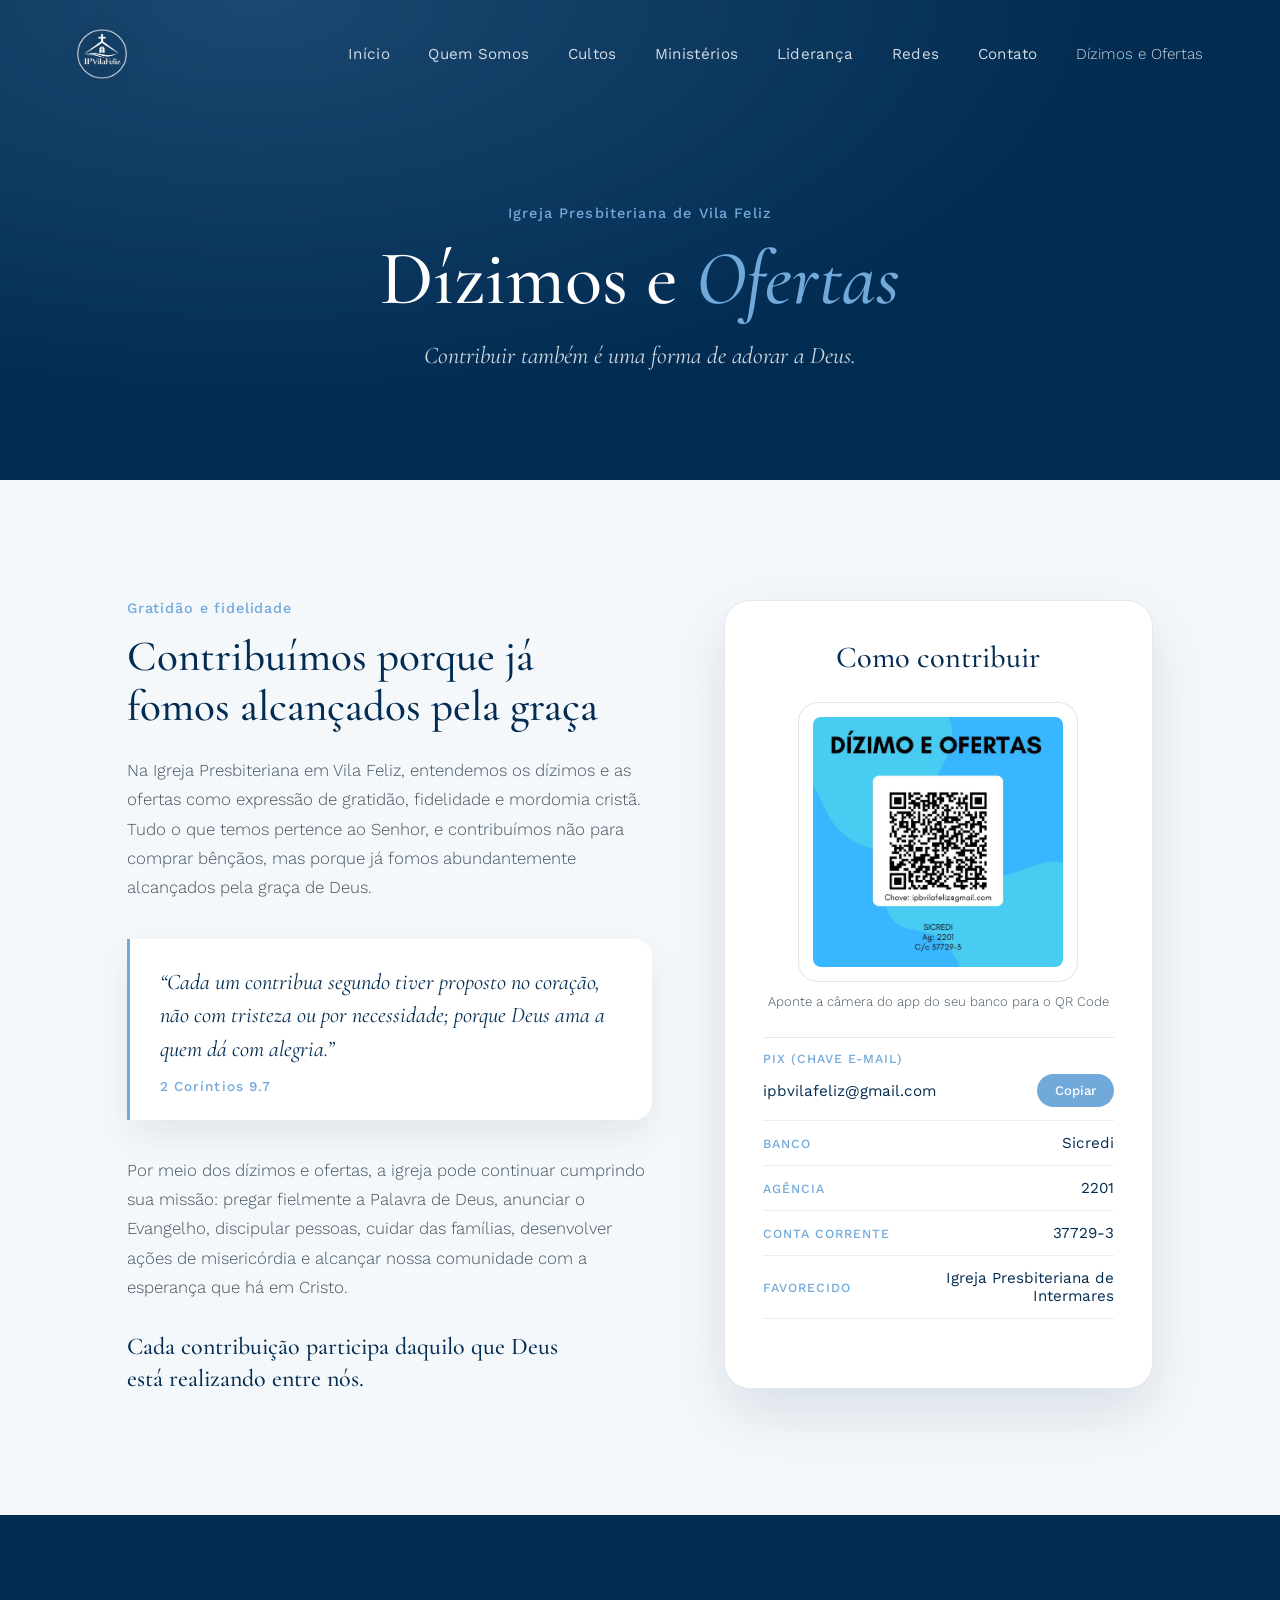
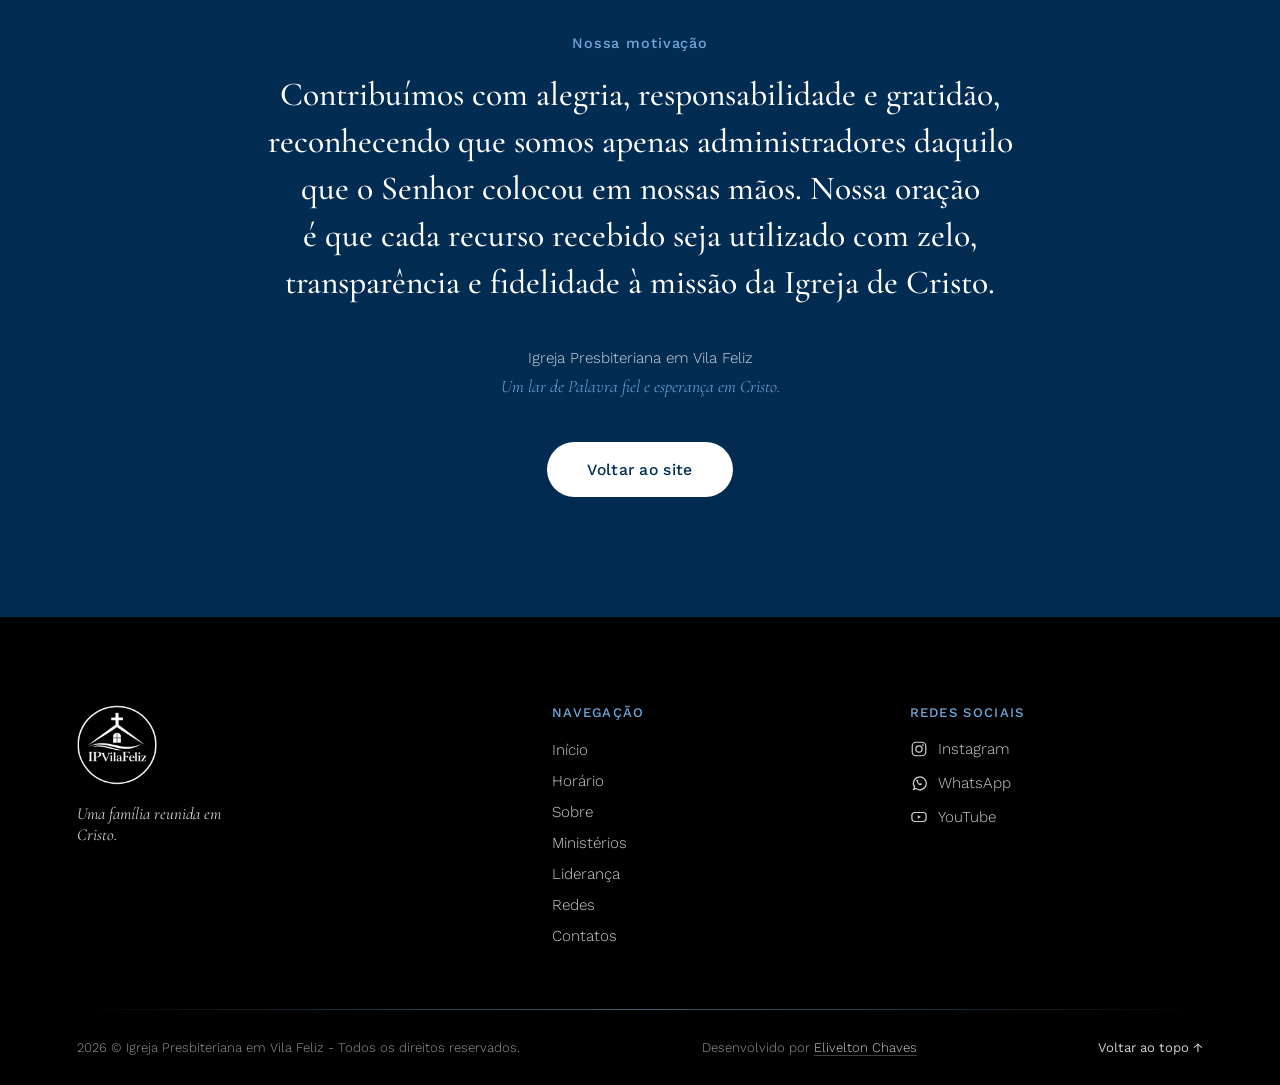
==== dizimos.html @ c8f6e116 "Add: Dizimos e ofertas" ====
<!DOCTYPE html>
<html lang="pt-BR">
<head>
  <meta charset="UTF-8" />
  <meta name="viewport" content="width=device-width, initial-scale=1.0, viewport-fit=cover" />
  <title>Dízimos e Ofertas — Igreja Presbiteriana de Vila Feliz</title>
  <meta name="description" content="Contribua com a Igreja Presbiteriana de Vila Feliz por meio de dízimos e ofertas. Contribuir também é uma forma de adorar a Deus." />

  <link rel="preconnect" href="https://fonts.googleapis.com" />
  <link rel="preconnect" href="https://fonts.gstatic.com" crossorigin />
  <link href="https://fonts.googleapis.com/css2?family=Cormorant+Garamond:ital,wght@0,400;0,500;0,600;1,500&family=Work+Sans:wght@300;400;500;600&display=swap" rel="stylesheet" />

  <link rel="stylesheet" href="style/style.css" />
  <link rel="stylesheet" href="style/dizimos.css" />
</head>
<body>

  <header class="hero__header">
    <a href="index.html" class="brand">
      <img src="assets/images/logo-ipvf.png" alt="Igreja Presbiteriana de Vila Feliz" class="brand__logo" />
    </a>

    <button class="nav-toggle" id="navToggle" aria-expanded="false" aria-controls="primaryNav" aria-label="Abrir menu">
      <span></span>
      <span></span>
      <span></span>
    </button>

    <nav class="nav" id="primaryNav" aria-label="Navegação principal">
      <ul class="nav__list">
        <li><a href="index.html" class="nav__link">Início</a></li>
        <li><a href="index.html#quem-somos" class="nav__link">Quem Somos</a></li>
        <li><a href="index.html#cultos" class="nav__link">Cultos</a></li>
        <li><a href="index.html#ministerios" class="nav__link">Ministérios</a></li>
        <li><a href="index.html#lideranca" class="nav__link">Liderança</a></li>
        <li><a href="index.html#redes" class="nav__link">Redes</a></li>
        <li><a href="index.html#contato" class="nav__link">Contato</a></li>
        <li><a href="dizimos.html" class="footer__link">Dízimos e Ofertas</a></li>
      </ul>
    </nav>
  </header>

  <main>
    <section class="doacao-topo">
      <div class="doacao-topo__inner">
        <p class="doacao-topo__eyebrow">Igreja Presbiteriana de Vila Feliz</p>
        <h1 class="doacao-topo__title">Dízimos e <em>Ofertas</em></h1>
        <p class="doacao-topo__subtitle">Contribuir também é uma forma de adorar a Deus.</p>
      </div>
    </section>

    <section class="doacao">
      <div class="doacao__grid">
        <div class="doacao__texto">
          <p class="doacao__eyebrow">Gratidão e fidelidade</p>
          <h2 class="doacao__title">Contribuímos porque já fomos alcançados pela graça</h2>

          <p class="doacao__body">
            Na Igreja Presbiteriana em Vila Feliz, entendemos os dízimos e as
            ofertas como expressão de gratidão, fidelidade e mordomia cristã.
            Tudo o que temos pertence ao Senhor, e contribuímos não para
            comprar bênçãos, mas porque já fomos abundantemente alcançados
            pela graça de Deus.
          </p>

          <blockquote class="doacao__verso">
            <p>
              “Cada um contribua segundo tiver proposto no coração, não com
              tristeza ou por necessidade; porque Deus ama a quem dá com
              alegria.”
            </p>
            <cite>2 Coríntios 9.7</cite>
          </blockquote>

          <p class="doacao__body">
            Por meio dos dízimos e ofertas, a igreja pode continuar cumprindo
            sua missão: pregar fielmente a Palavra de Deus, anunciar o
            Evangelho, discipular pessoas, cuidar das famílias, desenvolver
            ações de misericórdia e alcançar nossa comunidade com a esperança
            que há em Cristo.
          </p>

          <p class="doacao__destaque">
            Cada contribuição participa daquilo que Deus está realizando entre nós.
          </p>
        </div>

        <aside class="doacao__card" aria-labelledby="como-contribuir">
          <h2 class="doacao__card-title" id="como-contribuir">Como contribuir</h2>

          <div class="doacao__qr-wrap">
            <img
              src="assets/images/dizimos e ofertas.jpeg"
              alt="QR Code PIX para dízimos e ofertas da Igreja Presbiteriana de Vila Feliz"
              class="doacao__qr"
              width="320"
              height="320"
              loading="lazy"
            />
          </div>

          <p class="doacao__qr-hint">Aponte a câmera do app do seu banco para o QR Code</p>

          <dl class="doacao__dados">
            <div class="doacao__dado doacao__dado--pix">
              <dt>PIX (chave e-mail)</dt>
              <dd>
                <span id="chavePix">ipbvilafeliz@gmail.com</span>
                <button type="button" class="doacao__copiar" id="copiarPix" aria-label="Copiar chave PIX">Copiar</button>
              </dd>
            </div>
            <div class="doacao__dado">
              <dt>Banco</dt>
              <dd>Sicredi</dd>
            </div>
            <div class="doacao__dado">
              <dt>Agência</dt>
              <dd>2201</dd>
            </div>
            <div class="doacao__dado">
              <dt>Conta corrente</dt>
              <dd>37729-3</dd>
            </div>
            <div class="doacao__dado">
              <dt>Favorecido</dt>
              <dd>Igreja Presbiteriana de Intermares</dd>
            </div>
          </dl>

          <p class="doacao__copiado" id="copiadoMsg" role="status" aria-live="polite"></p>
        </aside>
      </div>
    </section>

    <section class="doacao-motivacao">
      <div class="doacao-motivacao__inner">
        <p class="doacao-motivacao__eyebrow">Nossa motivação</p>
        <p class="doacao-motivacao__texto">
          Contribuímos com alegria, responsabilidade e gratidão, reconhecendo
          que somos apenas administradores daquilo que o Senhor colocou em
          nossas mãos. Nossa oração é que cada recurso recebido seja utilizado
          com zelo, transparência e fidelidade à missão da Igreja de Cristo.
        </p>
        <p class="doacao-motivacao__assinatura">
          Igreja Presbiteriana em Vila Feliz<br />
          <em>Um lar de Palavra fiel e esperança em Cristo.</em>
        </p>
        <a href="index.html" class="btn-cta doacao-motivacao__voltar">
          <span class="btn-cta__label">Voltar ao site</span>
        </a>
      </div>
    </section>
  </main>

  <footer class="footer" id="footer">
    <div class="footer__main">
      <div class="footer__brand">
        <a href="index.html" class="footer__logo-link">
          <img
            src="assets/images/logo-ipvf.png"
            alt="Igreja Presbiteriana de Vila Feliz"
            class="footer__logo"
          />
        </a>
        <p class="footer__tagline">Uma família reunida em Cristo.</p>
      </div>

      <nav class="footer__nav" aria-label="Navegação do rodapé">
        <h3 class="footer__col-title">Navegação</h3>
        <ul class="footer__nav-list">
          <li><a href="index.html" class="footer__link">Início</a></li>
          <li><a href="index.html#cultos" class="footer__link">Horário</a></li>
          <li><a href="index.html#quem-somos" class="footer__link">Sobre</a></li>
          <li><a href="index.html#ministerios" class="footer__link">Ministérios</a></li>
          <li><a href="index.html#lideranca" class="footer__link">Liderança</a></li>
          <li><a href="index.html#redes" class="footer__link">Redes</a></li>
          <li><a href="index.html#contato" class="footer__link">Contatos</a></li>
        </ul>
      </nav>

      <div class="footer__social">
        <h3 class="footer__col-title">Redes sociais</h3>
        <ul class="footer__social-list">
          <li>
            <a
              href="https://www.instagram.com/ipvilafeliz/"
              target="_blank"
              rel="noopener noreferrer"
              class="footer__social-link"
              aria-label="Instagram da Igreja Presbiteriana de Vila Feliz"
            >
              <span class="footer__social-icon" aria-hidden="true">
                <svg viewBox="0 0 24 24" fill="none" xmlns="http://www.w3.org/2000/svg">
                  <rect x="3" y="3" width="18" height="18" rx="5" stroke="currentColor" stroke-width="1.6" />
                  <circle cx="12" cy="12" r="4.2" stroke="currentColor" stroke-width="1.6" />
                  <circle cx="17.2" cy="6.8" r="1.1" fill="currentColor" />
                </svg>
              </span>
              <span>Instagram</span>
            </a>
          </li>
          <li>
            <a
              href="https://wa.me/5583998012249"
              target="_blank"
              rel="noopener noreferrer"
              class="footer__social-link"
              aria-label="WhatsApp da Igreja Presbiteriana de Vila Feliz"
            >
              <span class="footer__social-icon" aria-hidden="true">
                <svg viewBox="0 0 24 24" fill="none" xmlns="http://www.w3.org/2000/svg">
                  <path d="M6.2 17.6 4.5 21l3.5-1.6a8.6 8.6 0 1 0-1.8-1.8Z" stroke="currentColor" stroke-width="1.6" stroke-linejoin="round" />
                  <path d="M9.2 10.1c.2 2.7 2.3 4.8 5 5 .9.1 1-.3 1.1-.7l.2-1c0-.2 0-.5-.3-.6l-1.7-.6c-.2 0-.4 0-.5.2l-.4.6c-1-.5-1.8-1.3-2.3-2.3l.6-.4c.2-.1.2-.3.2-.5l-.6-1.7c-.1-.3-.3-.3-.6-.3l-1 .2c-.4.1-.8.2-.7 1.1Z" fill="currentColor" />
                </svg>
              </span>
              <span>WhatsApp</span>
            </a>
          </li>
          <li>
            <a
              href="https://www.youtube.com/@ipbvilafelizvila"
              target="_blank"
              rel="noopener noreferrer"
              class="footer__social-link"
              aria-label="YouTube da Igreja Presbiteriana de Vila Feliz"
            >
              <span class="footer__social-icon" aria-hidden="true">
                <svg viewBox="0 0 24 24" fill="none" xmlns="http://www.w3.org/2000/svg">
                  <rect x="2.5" y="6" width="19" height="12" rx="4" stroke="currentColor" stroke-width="1.6" />
                  <path d="M10.3 9.6v4.8l4.3-2.4-4.3-2.4Z" fill="currentColor" />
                </svg>
              </span>
              <span>YouTube</span>
            </a>
          </li>
        </ul>
      </div>
    </div>

    <div class="footer__divider" role="separator"></div>

    <div class="footer__bottom">
      <p class="footer__copy">2026 © Igreja Presbiteriana em Vila Feliz - Todos os direitos reservados.</p>
      <p class="footer__credit">
        Desenvolvido por
        <a
          href="https://www.linkedin.com/in/eliveltonchaves/"
          target="_blank"
          rel="noopener noreferrer"
          class="footer__credit-link"
        >Elivelton Chaves</a>
      </p>
      <a href="#" class="footer__top">Voltar ao topo ↑</a>
    </div>
  </footer>

  <script src="scripts/script.js"></script>
  <script>
    // Copiar a chave PIX com um toque.
    (function () {
      var botao = document.getElementById("copiarPix");
      var chave = document.getElementById("chavePix");
      var msg = document.getElementById("copiadoMsg");
      if (!botao || !chave) return;

      botao.addEventListener("click", function () {
        var texto = chave.textContent.trim();

        function avisar(ok) {
          msg.textContent = ok ? "Chave PIX copiada!" : "Não foi possível copiar. Selecione e copie manualmente.";
          setTimeout(function () { msg.textContent = ""; }, 3000);
        }

        if (navigator.clipboard && navigator.clipboard.writeText) {
          navigator.clipboard.writeText(texto).then(function () { avisar(true); }, function () { avisar(false); });
        } else {
          var area = document.createElement("textarea");
          area.value = texto;
          document.body.appendChild(area);
          area.select();
          var ok = false;
          try { ok = document.execCommand("copy"); } catch (e) {}
          document.body.removeChild(area);
          avisar(ok);
        }
      });
    })();
  </script>
</body>
</html>
---- style/style.css ----
/* =========================================================
   Igreja Presbiteriana de Vila Feliz — Hero Section
   ========================================================= */

:root {
  --destaque: #71a9db;
  --contradestaque: #022c52;

  --branco: #ffffff;
  --texto-suave: rgba(255, 255, 255, 0.82);
  --texto-fraco: rgba(255, 255, 255, 0.6);

  --fundo-claro: #f5f8fb;
  --texto-corpo-escuro: #40515f;

  --fonte-titulo: "Cormorant Garamond", "Georgia", serif;
  --fonte-corpo: "Work Sans", "Helvetica Neue", Arial, sans-serif;

  /* Margem lateral nunca menor que a área segura (notch/ilha do iPhone
     e barras de navegação no modo paisagem). */
  --margem-lateral: max(clamp(24px, 6vw, 96px), env(safe-area-inset-left, 0px), env(safe-area-inset-right, 0px));

  /* Altura real do header no estado inicial (padding-top + logo),
     calculada com as mesmas expressões usadas no próprio header,
     para reservar espaço seguro ao conteúdo do Hero. */
  --header-espaco-seguro: calc(clamp(20px, 3.2vh, 32px) + clamp(50px, 5vh, 56px) + 16px);

  --transicao-padrao: 0.4s cubic-bezier(0.16, 1, 0.3, 1);
}

*,
*::before,
*::after {
  box-sizing: border-box;
}

html {
  scroll-behavior: smooth;
  background-color: var(--contradestaque);
  -webkit-text-size-adjust: 100%;
  text-size-adjust: 100%;
}

body {
  margin: 0;
  font-family: var(--fonte-corpo);
  color: var(--branco);
  background-color: var(--contradestaque);
  -webkit-font-smoothing: antialiased;
}

a {
  color: inherit;
  text-decoration: none;
}

ul {
  list-style: none;
  margin: 0;
  padding: 0;
}

/* -----------------------------------------
   Hero — estrutura geral
----------------------------------------- */

.hero {
  position: relative;
  min-height: 100vh;
  min-height: 100svh;
  width: 100%;
  overflow: hidden;
  display: flex;
  flex-direction: column;
  justify-content: flex-end;
  padding-top: var(--header-espaco-seguro);
  /* Reserva o espaço do header: se o conteúdo for maior que a tela
     (celular deitado), o Hero cresce em vez de o texto subir sobre a logo. */
  padding-top: var(--header-espaco-seguro);
}

.hero__bg {
  position: absolute;
  inset: 0;
  background-image: url("../assets/images/hero-igreja.jpg");
  background-size: cover;
  background-position: center 62%;
  background-repeat: no-repeat;
  z-index: 0;
}

/* Camada de contraste: mais escura nos cantos onde há texto/logo,
   preservando a fotografia original no restante da composição. */
.hero__scrim {
  position: absolute;
  inset: 0;
  z-index: 1;
  background:
    linear-gradient(180deg, rgba(2, 12, 24, 0.72) 0%, rgba(2, 12, 24, 0.15) 26%, rgba(2, 12, 24, 0.1) 55%, rgba(2, 12, 24, 0.78) 100%),
    linear-gradient(90deg, rgba(2, 20, 38, 0.55) 0%, rgba(2, 20, 38, 0) 42%);
  pointer-events: none;
}

.hero__vignette {
  position: absolute;
  inset: 0;
  z-index: 1;
  box-shadow: inset 0 0 220px rgba(0, 0, 0, 0.55);
  pointer-events: none;
}

/* Camada de revelação: aparece apenas dentro do spotlight que segue o
   cursor. Fica acima do plano de fundo/scrim, mas abaixo de todo o
   conteúdo e da interface (logo, navegação, texto, CTA, indicadores). */
.hero__reveal {
  position: absolute;
  inset: 0;
  z-index: 2;
  background-image: url("../assets/images/hero-reveal.jpg");
  background-size: cover;
  /* A imagem de revelação é a MESMA fotografia do plano de fundo do Hero
     (mesmas dimensões/composição, apenas com o céu retocado). Por isso
     usa exatamente o mesmo background-size e background-position do
     .hero__bg: assim, a fachada da igreja revelada dentro do spotlight
     fica sempre perfeitamente alinhada com a fachada visível no restante
     da imagem de fundo, em qualquer tamanho de tela — em vez de aparecer
     como se estivesse centralizada de forma independente dentro do
     círculo do cursor. */
  background-position: center 62%;
  background-repeat: no-repeat;
  opacity: 0;
  pointer-events: none;
  transition: opacity 0.6s ease;
  -webkit-mask-image: radial-gradient(
    circle 260px at var(--reveal-x, -1000px) var(--reveal-y, -1000px),
    rgba(0, 0, 0, 1) 0%,
    rgba(0, 0, 0, 0.85) 35%,
    rgba(0, 0, 0, 0.35) 70%,
    rgba(0, 0, 0, 0) 100%
  );
  mask-image: radial-gradient(
    circle 260px at var(--reveal-x, -1000px) var(--reveal-y, -1000px),
    rgba(0, 0, 0, 1) 0%,
    rgba(0, 0, 0, 0.85) 35%,
    rgba(0, 0, 0, 0.35) 70%,
    rgba(0, 0, 0, 0) 100%
  );
}

.hero__reveal.is-active {
  opacity: 1;
}

@media (hover: none), (pointer: coarse), (max-width: 860px) {
  .hero__reveal {
    display: none;
  }
}

/* -----------------------------------------
   Cabeçalho: logo + navegação
----------------------------------------- */

.hero__header {
  position: absolute;
  top: 0;
  left: 0;
  right: 0;
  z-index: 20;
  display: flex;
  align-items: center;
  justify-content: space-between;
  padding: clamp(20px, 3.2vh, 32px) var(--margem-lateral) 0;
  transition: background-color var(--transicao-padrao), box-shadow var(--transicao-padrao),
    backdrop-filter var(--transicao-padrao), padding var(--transicao-padrao);
}

.brand {
  display: inline-flex;
  align-items: center;
  height: 100%;
}

.brand__logo {
  height: clamp(50px, 5vh, 56px);
  width: auto;
  display: block;
  filter: drop-shadow(0 2px 10px rgba(0, 0, 0, 0.45));
}

.nav__list {
  display: flex;
  gap: clamp(20px, 3vw, 44px);
}

.nav__link {
  font-family: var(--fonte-corpo);
  font-weight: 400;
  font-size: 0.95rem;
  letter-spacing: 0.02em;
  color: var(--texto-suave);
  position: relative;
  padding-bottom: 6px;
  transition: color var(--transicao-padrao);
}

.nav__link::after {
  content: "";
  position: absolute;
  left: 0;
  bottom: 0;
  width: 0%;
  height: 1px;
  background: var(--destaque);
  transition: width var(--transicao-padrao);
}

.nav__link:hover,
.nav__link:focus-visible {
  color: var(--branco);
}

.nav__link:hover::after,
.nav__link:focus-visible::after {
  width: 100%;
}

.nav-toggle {
  display: none;
  flex-direction: column;
  justify-content: center;
  gap: 5px;
  width: 40px;
  height: 40px;
  background: transparent;
  border: none;
  cursor: pointer;
  z-index: 6;
}

.nav-toggle span {
  display: block;
  width: 100%;
  height: 2px;
  background: var(--branco);
  transition: transform var(--transicao-padrao), opacity var(--transicao-padrao);
}

/* -----------------------------------------
   Navegação fixa ao rolar a página
   Desktop: o header inteiro (logo + nav) fica fixo no topo.
   Mobile: SOMENTE o botão hambúrguer fica fixo; a logo
   permanece no Hero e rola normalmente com o conteúdo.
----------------------------------------- */

@media (min-width: 861px) {
  .hero__header.is-scrolled {
    position: fixed;
    background-color: rgba(2, 44, 82, 0.82);
    -webkit-backdrop-filter: blur(12px);
    backdrop-filter: blur(12px);
    box-shadow: 0 10px 30px rgba(2, 12, 24, 0.35);
    padding-top: clamp(12px, 1.8vh, 18px);
    padding-bottom: clamp(12px, 1.8vh, 18px);
  }
}

@media (max-width: 860px), (max-height: 500px){
  .nav-toggle.is-scrolled {
    position: fixed;
    top: clamp(14px, 3vh, 22px);
    right: var(--margem-lateral);
    z-index: 25;
    background-color: rgba(2, 44, 82, 0.82);
    -webkit-backdrop-filter: blur(10px);
    backdrop-filter: blur(10px);
    border-radius: 10px;
    box-shadow: 0 10px 24px rgba(2, 12, 24, 0.35);
    transition: background-color var(--transicao-padrao), box-shadow var(--transicao-padrao);
  }
}

/* -----------------------------------------
   Conteúdo principal do Hero
----------------------------------------- */

.hero__content {
  position: relative;
  z-index: 5;
  padding: 0 var(--margem-lateral);
  padding-bottom: clamp(96px, 14vh, 150px);
  max-width: 720px;
  /* O header (logo + navegação) tem prioridade absoluta sobre este
     bloco: a altura máxima nunca ultrapassa o espaço abaixo dele,
     e, no caso extremo de o texto ainda não caber, a rolagem interna
     garante que nada fique escondido atrás do header — nunca overlap. */
  max-height: calc(100svh - var(--header-espaco-seguro));
  overflow-y: auto;
  overscroll-behavior: contain;
  scrollbar-width: none;
}

.hero__content::-webkit-scrollbar {
  display: none;
}

.hero__kicker {
  font-family: var(--fonte-corpo);
  font-size: 1.85rem;
  font-weight: 500;
  letter-spacing: 0.08em;
  color: var(--destaque);
  margin: 0 0 18px;
}

.hero__title {
  font-family: var(--fonte-titulo);
  font-weight: 500;
    /* font-size: clamp(1rem, 3.6vw + 1.3vh, 2.3rem); */
  font-size: clamp(2.4rem, 3.6vw + 1.3vh, 4.6rem);
  line-height: 1.08;
  margin: 0 0 24px;
  color: var(--branco);
  text-wrap: balance;
}

.hero__title em {
  font-style: italic;
  color: var(--destaque);
}

.hero__subtitle {
  font-size: clamp(1rem, 1.3vw, 1.15rem);
  line-height: 1.65;
  color: var(--texto-suave);
  max-width: 52ch;
  margin: 0 0 40px;
  font-weight: 300;
}

/* -----------------------------------------
   Botão de chamada para ação (animado)
----------------------------------------- */

.hero__actions {
  display: flex;
  flex-wrap: wrap;
  gap: 16px;
}



.btn-cta {
  position: relative;
  display: inline-flex;
  align-items: center;
  justify-content: center;
  padding: 18px 40px;
  font-family: var(--fonte-corpo);
  font-size: 0.98rem;
  font-weight: 500;
  letter-spacing: 0.02em;
  color: var(--contradestaque);
  background: var(--branco);
  border-radius: 999px;
  overflow: hidden;
  isolation: isolate;
  transition: color var(--transicao-padrao), transform var(--transicao-padrao), box-shadow var(--transicao-padrao);
  box-shadow: 0 8px 30px rgba(2, 44, 82, 0.35);
}

.btn-cta::before {
  content: "";
  position: absolute;
  inset: 0;
  background: var(--destaque);
  transform: translateX(-102%);
  transition: transform 0.5s cubic-bezier(0.65, 0, 0.35, 1);
  z-index: -1;
}

.btn-cta:hover,
.btn-cta:focus-visible {
  color: var(--branco);
  transform: translateY(-2px);
  box-shadow: 0 12px 34px rgba(113, 169, 219, 0.45);
}

.btn-cta:hover::before,
.btn-cta:focus-visible::before {
  transform: translateX(0);
}

.btn-cta__ring {
  position: absolute;
  inset: -1px;
  border-radius: 999px;
  border: 1px solid rgba(255, 255, 255, 0.5);
  opacity: 0;
  transform: scale(0.92);
  animation: pulso-cta 2.8s ease-out infinite;
  pointer-events: none;
}

@keyframes pulso-cta {
  0% {
    opacity: 0.55;
    transform: scale(0.92);
  }
  70% {
    opacity: 0;
    transform: scale(1.18);
  }
  100% {
    opacity: 0;
    transform: scale(1.18);
  }
}

/* Botão secundário do Hero (contorno): mesmo formato e animação de
   preenchimento do botão principal, mas vazado. */
.btn-cta--secundario {
  color: var(--branco);
  background: transparent;
  border: 1.5px solid rgba(255, 255, 255, 0.7);
  box-shadow: none;
}

.btn-cta--secundario:hover,
.btn-cta--secundario:focus-visible {
  border-color: var(--destaque);
}

/* -----------------------------------------
   Indicador vertical lateral
----------------------------------------- */

.hero__side {
  position: absolute;
  right: clamp(20px, 3.5vw, 48px);
  top: 50%;
  transform: translateY(-50%);
  z-index: 4;
  display: flex;
  flex-direction: column;
  align-items: center;
  gap: 18px;
}

.hero__side-line {
  width: 1px;
  height: 90px;
  background: linear-gradient(180deg, rgba(255, 255, 255, 0) 0%, rgba(255, 255, 255, 0.55) 50%, rgba(255, 255, 255, 0) 100%);
}

.hero__side-text {
  writing-mode: vertical-rl;
  transform: rotate(180deg);
  font-family: var(--fonte-titulo);
  font-style: italic;
  font-size: 0.95rem;
  letter-spacing: 0.06em;
  color: var(--texto-fraco);
}

/* Cinco Solas — indicador vertical lateral do Hero (desktop) */

.hero__side--solas .hero__side-line {
  height: 36px;
}

.hero__solas {
  display: flex;
  flex-direction: column;
  align-items: flex-end;
  gap: 11px;
  margin: 0;
  padding: 0;
  list-style: none;
}

.hero__sola {
  font-family: var(--fonte-titulo);
  font-style: italic;
  font-size: 0.8rem;
  letter-spacing: 0.09em;
  line-height: 1.2;
  text-align: right;
  white-space: nowrap;
  color: rgba(255, 255, 255, 0.4);
  transition: color var(--transicao-padrao), text-shadow var(--transicao-padrao);
}

.hero__sola.is-active {
  color: var(--destaque);
  font-style: normal;
  font-weight: 500;
  font-size: 0.86rem;
  text-shadow: 0 0 16px rgba(113, 169, 219, 0.6);
}

/* -----------------------------------------
   Indicador de rolagem
----------------------------------------- */

.scroll-cue {
  position: absolute;
  left: var(--margem-lateral);
  bottom: 34px;
  z-index: 5;
  display: flex;
  align-items: center;
  gap: 14px;
  color: var(--texto-fraco);
  transition: color var(--transicao-padrao);
}

.scroll-cue:hover,
.scroll-cue:focus-visible {
  color: var(--branco);
}

.scroll-cue__mouse {
  width: 24px;
  height: 38px;
  border: 1px solid rgba(255, 255, 255, 0.55);
  border-radius: 12px;
  display: flex;
  justify-content: center;
  padding-top: 6px;
}

.scroll-cue__wheel {
  width: 3px;
  height: 7px;
  border-radius: 2px;
  background: var(--destaque);
  animation: rolagem 1.8s ease-in-out infinite;
}

@keyframes rolagem {
  0% {
    transform: translateY(0);
    opacity: 1;
  }
  70% {
    transform: translateY(10px);
    opacity: 0;
  }
  100% {
    transform: translateY(0);
    opacity: 0;
  }
}

.scroll-cue__text {
  font-size: 0.8rem;
  letter-spacing: 0.04em;
}

/* -----------------------------------------
   Acessibilidade
----------------------------------------- */

a:focus-visible,
button:focus-visible {
  outline: 2px solid var(--destaque);
  outline-offset: 3px;
  border-radius: 4px;
}

@media (prefers-reduced-motion: reduce) {
  .btn-cta__ring,
  .scroll-cue__wheel {
    animation: none;
  }
  html {
    scroll-behavior: auto;
  }
}

/* -----------------------------------------
   Responsivo
----------------------------------------- */

@media (max-width: 860px), (max-height: 500px) {
    .hero__header.is-scrolled {
    position: absolute;
    background-color: transparent;
    -webkit-backdrop-filter: none;
    backdrop-filter: none;
    box-shadow: none;
    padding-top: clamp(20px, 3.2vh, 32px);
    padding-bottom: 0;
  }

  .hero__bg {
    background-image: url("../assets/images/hero-igreja-mobile.jpg");
    background-attachment: scroll;
  }

  /* O box-shadow com blur de 220px é pesado para repintar durante a
     rolagem em aparelhos mais simples e pode causar engasgos.
     No mobile, mantemos só a imagem + scrim (leve), sem a vinheta. */
  .hero__vignette {
    display: none;
  }

  .hero__side {
    display: none;
  }

  /* O bloco de texto/botão do Hero tem rolagem interna própria no
     desktop (rede de segurança para telas muito baixas). No mobile
     isso fazia o toque sobre o título/subtítulo/botão ser capturado
     por essa área em vez de rolar a página inteira — corrigido
     removendo a rolagem interna e deixando o fluxo normal. */
  .hero__content {
    max-height: none;
    overflow: visible;
    overscroll-behavior: auto;
  }

  /* Indicador "Role para explorar": visível apenas no desktop. */
  .scroll-cue {
    display: none;
  }

  .nav-toggle {
    display: flex;
  }

  .nav {
    position: fixed;
    inset: 0;
    z-index: 4;
    background: var(--contradestaque);
    display: flex;
    align-items: center;
    justify-content: center;
    opacity: 0;
    visibility: hidden;
    transform: translateY(-8px);
    transition: opacity var(--transicao-padrao), transform var(--transicao-padrao), visibility var(--transicao-padrao);
  }

  .nav.is-open {
    opacity: 1;
    visibility: visible;
    transform: translateY(0);
  }

  .nav__list {
    flex-direction: column;
    text-align: center;
    gap: 32px;
  }

  .nav__link {
    font-size: 1.4rem;
    font-family: var(--fonte-titulo);
  }

  .nav-toggle.is-active span:nth-child(1) {
    transform: translateY(7px) rotate(45deg);
  }
  .nav-toggle.is-active span:nth-child(2) {
    opacity: 0;
  }
  .nav-toggle.is-active span:nth-child(3) {
    transform: translateY(-7px) rotate(-45deg);
  }
}

@media (max-width: 560px) {
  .hero__content {
    padding-bottom: clamp(64px, 16vh, 120px);
  }

  .hero__subtitle {
    max-width: 100%;
  }

  .btn-cta {
    width: 100%;
  }

  .scroll-cue__text {
    display: none;
  }
}

/* Telas com pouca altura disponível (celulares na horizontal ou
   janelas muito baixas): o header continua com prioridade — o
   conteúdo do Hero reduz tipografia e espaçamento para caber
   inteiramente abaixo dele, em vez de sobrepor logo/hambúrguer. */
@media (max-height: 500px) {
  .hero__content {
    padding-bottom: clamp(28px, 7vh, 56px);
  }

  .hero__kicker {
    font-size: 1.15rem;
    margin-bottom: 8px;
  }

  .hero__title {
    font-size: clamp(1rem, 3.6vw + 1.3vh, 2.3rem);
    margin-bottom: 12px;
  }

  .hero__subtitle {
    font-size: 0.9rem;
    line-height: 1.5;
    margin-bottom: 16px;
  }

  .btn-cta {
    padding: 5px 5px;
    margin: 1px;
  }

  .hero__side {
    display: none;
  }
}

/* =========================================================
   Seção "Quem Somos" — imagem + conteúdo
   Mobile-first: coluna única (imagem → texto → botão),
   evoluindo para duas colunas conforme o espaço disponível.
   ========================================================= */

.about {
  background: var(--fundo-claro);
  padding: clamp(56px, 11vw, 140px) 0;
  overflow-x: hidden;
}

.about__grid {
  max-width: 1180px;
  margin: 0 auto;
  padding: 0 var(--margem-lateral);
  display: grid;
  grid-template-columns: minmax(0, 1fr);
  gap: clamp(28px, 6vw, 56px);
  align-items: center;
}

.about__figure {
  margin: 0;
  width: 100%;
}

.about__image {
  display: block;
  width: 100%;
  height: auto;
  max-width: 100%;
  border-radius: clamp(10px, 1.6vw, 18px);
  box-shadow: 0 24px 48px rgba(2, 44, 82, 0.16);
}

.about__content {
  min-width: 0;
}

.about__eyebrow {
  font-family: var(--fonte-corpo);
  font-size: clamp(0.8rem, 1.4vw, 0.9rem);
  font-weight: 500;
  letter-spacing: 0.06em;
  color: var(--destaque);
  margin: 0 0 clamp(10px, 2vw, 16px);
}

.about__title {
  font-family: var(--fonte-titulo);
  font-weight: 500;
  font-size: clamp(1.8rem, 4.4vw, 2.9rem);
  line-height: 1.15;
  color: var(--contradestaque);
  margin: 0 0 clamp(14px, 2.4vw, 20px);
  text-wrap: balance;
}

.about__subtitle {
  font-family: var(--fonte-corpo);
  font-weight: 500;
  font-size: clamp(1rem, 1.8vw, 1.15rem);
  color: var(--contradestaque);
  margin: 0 0 clamp(12px, 2vw, 18px);
}

.about__body {
  font-family: var(--fonte-corpo);
  font-weight: 300;
  font-size: clamp(0.95rem, 1.4vw, 1.05rem);
  line-height: 1.7;
  color: var(--texto-corpo-escuro);
  max-width: 56ch;
  margin: 0 0 clamp(24px, 4vw, 36px);
}

.btn-outline {
  display: inline-flex;
  align-items: center;
  justify-content: center;
  width: auto;
  max-width: 100%;
  padding: 16px 34px;
  font-family: var(--fonte-corpo);
  font-size: clamp(0.9rem, 1.3vw, 0.98rem);
  font-weight: 500;
  color: var(--contradestaque);
  border: 1.5px solid var(--contradestaque);
  border-radius: 999px;
  transition: background-color var(--transicao-padrao), color var(--transicao-padrao), transform var(--transicao-padrao);
  text-align: center;
}

.btn-outline:hover,
.btn-outline:focus-visible {
  background-color: var(--contradestaque);
  color: var(--branco);
  transform: translateY(-2px);
}

/* Estado inicial/animado da revelação ao rolar a página.
   Puramente aditivo: se o JS não rodar, o conteúdo já aparece visível. */
.about__figure,
.about__content > * {
  opacity: 1;
  transform: none;
}

.about.is-ready .about__figure,
.about.is-ready .about__content > * {
  opacity: 0;
  transform: translateY(18px);
  transition: opacity 0.7s ease, transform 0.7s ease;
}

.about.is-ready.is-visible .about__figure,
.about.is-ready.is-visible .about__content > * {
  opacity: 1;
  transform: translateY(0);
}

.about.is-ready.is-visible .about__content > *:nth-child(2) { transition-delay: 0.06s; }
.about.is-ready.is-visible .about__content > *:nth-child(3) { transition-delay: 0.12s; }
.about.is-ready.is-visible .about__content > *:nth-child(4) { transition-delay: 0.18s; }
.about.is-ready.is-visible .about__content > *:nth-child(5) { transition-delay: 0.24s; }

@media (prefers-reduced-motion: reduce) {
  .about.is-ready .about__figure,
  .about.is-ready .about__content > * {
    opacity: 1;
    transform: none;
    transition: none;
  }
}

/* Tablet e acima: layout de duas colunas, imagem ao lado do conteúdo.
   Gap, imagem e tipografia já reduzem de forma fluida via clamp(). */
@media (min-width: 700px) {
  .about__grid {
    grid-template-columns: minmax(260px, 420px) minmax(0, 1fr);
    align-items: center;
  }
}

/* Desktop padrão e acima: mais respiro entre as colunas. */
@media (min-width: 1024px) {
  .about__grid {
    grid-template-columns: minmax(320px, 480px) minmax(0, 1fr);
  }
}

@media (max-width: 420px) {
  .btn-outline {
    width: 100%;
  }
}

/* =========================================================
   Seção "Cultos" — carrossel 3D infinito
   ========================================================= */

.cultos {
  background: var(--contradestaque);
  padding: clamp(64px, 11vw, 140px) 0;
  overflow: hidden;
}

.cultos__intro {
  max-width: 640px;
  margin: 0 auto clamp(48px, 7vw, 84px);
  padding: 0 var(--margem-lateral);
  text-align: center;
}

.cultos__eyebrow {
  font-family: var(--fonte-corpo);
  font-size: clamp(0.8rem, 1.4vw, 0.9rem);
  font-weight: 500;
  letter-spacing: 0.06em;
  color: var(--destaque);
  margin: 0 0 clamp(10px, 2vw, 16px);
}

.cultos__title {
  font-family: var(--fonte-titulo);
  font-weight: 500;
  font-size: clamp(1.9rem, 4.4vw, 3.1rem);
  line-height: 1.15;
  color: var(--branco);
  margin: 0;
  text-wrap: balance;
}

.cultos__hint {
  font-family: var(--fonte-corpo);
  font-weight: 300;
  font-size: 0.82rem;
  letter-spacing: 0.02em;
  color: var(--texto-fraco);
  margin: clamp(10px, 1.6vw, 14px) 0 0;
}

.cultos__carousel {
  display: flex;
  flex-direction: column;
  align-items: center;
  gap: clamp(28px, 4.5vw, 44px);
}

/* Pista do carrossel: define a perspectiva 3D. Os cartões são
   posicionados de forma absoluta e centralizados pelo JavaScript,
   que calcula a distância circular de cada um até o cartão ativo —
   por isso o loop nunca tem um "fim" visível, ele é sempre circular. */
.cultos__track {
  position: relative;
  width: 100%;
  max-width: 1180px;
  height: clamp(360px, 44vw, 440px);
  perspective: 1400px;
  perspective-origin: 50% 50%;
  cursor: grab;
  touch-action: pan-y;
  user-select: none;
}

.cultos__track.is-dragging {
  cursor: grabbing;
}

.cultos__card {
  --cultos-card-largura: clamp(230px, 26vw, 300px);
  position: absolute;
  top: 0;
  left: 50%;
  width: var(--cultos-card-largura);
  height: 100%;
  margin-left: calc(var(--cultos-card-largura) / -2);
  transform-style: preserve-3d;
  transition: transform 0.6s cubic-bezier(0.16, 1, 0.3, 1), opacity 0.6s ease;
  will-change: transform, opacity;
  border-radius: clamp(14px, 1.8vw, 22px);
  outline-offset: 4px;
}

.cultos__card-inner {
  position: relative;
  width: 100%;
  height: 100%;
  border-radius: inherit;
  overflow: hidden;
  box-shadow: 0 20px 45px rgba(2, 12, 24, 0.4);
  transition: box-shadow var(--transicao-padrao);
}

.cultos__card.is-focused .cultos__card-inner {
  box-shadow: 0 0 0 2px var(--destaque), 0 30px 60px rgba(2, 12, 24, 0.55);
}

.cultos__card-image {
  position: absolute;
  inset: 0;
  width: 100%;
  height: 100%;
  object-fit: cover;
  display: block;
}

.cultos__card-scrim {
  position: absolute;
  inset: 0;
  background: linear-gradient(180deg, rgba(2, 12, 24, 0) 32%, rgba(2, 12, 24, 0.86) 100%);
  transition: background 0.45s ease;
}

.cultos__card.is-hover .cultos__card-scrim,
.cultos__card.is-focused .cultos__card-scrim {
  background: linear-gradient(180deg, rgba(2, 12, 24, 0.2) 0%, rgba(2, 12, 24, 0.94) 58%, rgba(2, 12, 24, 0.97) 100%);
}

.cultos__card-content {
  position: absolute;
  inset: 0;
  display: flex;
  flex-direction: column;
  justify-content: flex-end;
  padding: clamp(20px, 2.4vw, 28px);
}

.cultos__card-title {
  font-family: var(--fonte-titulo);
  font-weight: 500;
  font-size: clamp(1.25rem, 2vw, 1.55rem);
  color: var(--branco);
  margin: 0;
  transition: margin var(--transicao-padrao);
}

.cultos__card.is-hover .cultos__card-title,
.cultos__card.is-focused .cultos__card-title {
  margin-bottom: 2px;
}

.cultos__card-details {
  opacity: 0;
  transform: translateY(10px);
  transition: opacity 0.45s ease, transform 0.45s ease;
}

.cultos__card.is-hover .cultos__card-details,
.cultos__card.is-focused .cultos__card-details {
  opacity: 1;
  transform: translateY(0);
}

.cultos__card-schedule {
  display: flex;
  flex-direction: column;
  gap: 2px;
  margin: 10px 0 12px;
  font-family: var(--fonte-corpo);
  font-size: 0.82rem;
  letter-spacing: 0.03em;
  font-weight: 500;
  color: var(--destaque);
}

.cultos__card-desc {
  font-family: var(--fonte-corpo);
  font-weight: 300;
  font-size: 0.88rem;
  line-height: 1.55;
  color: var(--texto-suave);
  margin: 0;
}

.cultos__card:focus-visible {
  outline: 2px solid var(--destaque);
}

.cultos__controls {
  display: flex;
  gap: 18px;
}

.cultos__nav {
  width: 46px;
  height: 46px;
  border-radius: 50%;
  border: 1px solid rgba(255, 255, 255, 0.32);
  background: rgba(255, 255, 255, 0.06);
  color: var(--branco);
  font-size: 1.3rem;
  line-height: 1;
  display: flex;
  align-items: center;
  justify-content: center;
  cursor: pointer;
  transition: background-color var(--transicao-padrao), border-color var(--transicao-padrao), transform var(--transicao-padrao);
}

.cultos__nav:hover,
.cultos__nav:focus-visible {
  background-color: var(--destaque);
  border-color: var(--destaque);
  color: var(--contradestaque);
  transform: translateY(-2px);
}

@media (prefers-reduced-motion: reduce) {
  .cultos__card {
    transition: opacity 0.3s ease;
  }
  .cultos__card-inner,
  .cultos__card-scrim,
  .cultos__card-title,
  .cultos__card-details,
  .cultos__nav {
    transition: none;
  }
}

@media (max-width: 860px) {
  .cultos__track {
    height: clamp(320px, 60vw, 400px);
  }

  .cultos__card {
    --cultos-card-largura: clamp(220px, 60vw, 280px);
  }
}

@media (max-width: 560px) {
  .cultos__track {
    height: clamp(300px, 72vw, 380px);
  }

  .cultos__card {
    --cultos-card-largura: clamp(240px, 78vw, 320px);
  }
}

/* =========================================================
   Seção "Ministérios" — linha 3D de rolagem
   ========================================================= */

.ministerios {
  background: var(--contradestaque);
  padding: clamp(64px, 11vw, 140px) 0;
  overflow: hidden;
}

.ministerios__intro {
  max-width: 640px;
  margin: 0 auto clamp(48px, 7vw, 84px);
  padding: 0 var(--margem-lateral);
  text-align: center;
}

.ministerios__eyebrow {
  font-family: var(--fonte-corpo);
  font-size: clamp(0.8rem, 1.4vw, 0.9rem);
  font-weight: 500;
  letter-spacing: 0.06em;
  color: var(--destaque);
  margin: 0 0 clamp(10px, 2vw, 16px);
}

.ministerios__title {
  font-family: var(--fonte-titulo);
  font-weight: 500;
  font-size: clamp(1.9rem, 4.4vw, 3.1rem);
  line-height: 1.15;
  color: var(--branco);
  margin: 0;
  text-wrap: balance;
}

.ministerios__timeline {
  position: relative;
  max-width: 1180px;
  margin: 0 auto;
  padding: 0 var(--margem-lateral);
  perspective: 1600px;
}

/* Linha vertical: uma trilha fixa e discreta, mais uma barra de
   progresso e um "farol" luminoso que avançam conforme a rolagem,
   dando a sensação de que a luz percorre os ministérios. Uma leve
   rotação em Y cria a profundidade 3D pedida, sem exagero. */
.ministerios__line-wrap {
  position: absolute;
  top: 0;
  left: 50%;
  width: 3px;
  height: 100%;
  transform: translateX(-50%) rotateY(-8deg);
  transform-style: preserve-3d;
  pointer-events: none;
  z-index: 0;
}

.ministerios__line-track {
  position: absolute;
  inset: 0;
  background: linear-gradient(
    180deg,
    rgba(113, 169, 219, 0.06) 0%,
    rgba(113, 169, 219, 0.22) 50%,
    rgba(113, 169, 219, 0.06) 100%
  );
  border-radius: 999px;
}

.ministerios__line-progress {
  position: absolute;
  top: 0;
  left: 0;
  width: 100%;
  height: 0%;
  background: linear-gradient(180deg, var(--destaque), rgba(113, 169, 219, 0.85));
  border-radius: 999px;
  box-shadow: 0 0 18px 4px rgba(113, 169, 219, 0.5);
  transition: height 0.15s linear;
}

.ministerios__line-head {
  position: absolute;
  top: 0%;
  left: 50%;
  width: 14px;
  height: 14px;
  border-radius: 50%;
  background: var(--branco);
  box-shadow: 0 0 0 5px rgba(113, 169, 219, 0.28), 0 0 26px 8px rgba(113, 169, 219, 0.6);
  transform: translate(-50%, -50%);
  opacity: 0;
  transition: top 0.15s linear, opacity 0.4s ease;
}

.ministerios__list {
  position: relative;
  z-index: 1;
  list-style: none;
  margin: 0;
  padding: clamp(32px, 6vw, 72px) 0;
}

.ministerios__item {
  position: relative;
  display: grid;
  grid-template-columns: 1fr 60px 1fr;
  align-items: center;
  gap: 0 28px;
  min-height: clamp(150px, 20vw, 230px);
}

.ministerios__item .ministerios__node {
  grid-column: 2;
}

.ministerios__item .ministerios__content {
  grid-column: 1;
}

.ministerios__item:nth-child(even) .ministerios__content {
  grid-column: 3;
}

.ministerios__node {
  width: 14px;
  height: 14px;
  border-radius: 50%;
  background: rgba(255, 255, 255, 0.22);
  border: 1px solid rgba(113, 169, 219, 0.5);
  justify-self: center;
  position: relative;
  z-index: 2;
  transition: background-color 0.5s ease, border-color 0.5s ease, box-shadow 0.5s ease, transform 0.5s ease;
}

.ministerios__item.is-active .ministerios__node {
  background: var(--destaque);
  border-color: var(--destaque);
  box-shadow: 0 0 0 6px rgba(113, 169, 219, 0.25), 0 0 22px 6px rgba(113, 169, 219, 0.65);
  transform: scale(1.15);
}

.ministerios__content {
  max-width: 44ch;
  padding: 10px 0;
  opacity: 0.5;
  transform: translateY(6px) scale(0.98);
  transition: opacity 0.6s ease, transform 0.6s ease;
}

.ministerios__item:nth-child(odd) .ministerios__content {
  margin-left: auto;
  text-align: right;
}

.ministerios__item:nth-child(even) .ministerios__content {
  margin-right: auto;
  text-align: left;
}

.ministerios__item.is-active .ministerios__content {
  opacity: 1;
  transform: translateY(0) scale(1);
}

.ministerios__number {
  display: block;
  font-family: var(--fonte-corpo);
  font-size: 0.8rem;
  font-weight: 500;
  letter-spacing: 0.14em;
  color: rgba(113, 169, 219, 0.55);
  margin: 0 0 8px;
  transition: color 0.5s ease;
}

.ministerios__item.is-active .ministerios__number {
  color: var(--destaque);
}

.ministerios__name {
  font-family: var(--fonte-titulo);
  font-weight: 500;
  font-size: clamp(1.3rem, 2.4vw, 1.9rem);
  color: rgba(255, 255, 255, 0.72);
  margin: 0 0 10px;
  transition: color 0.5s ease, font-size 0.5s ease;
}

.ministerios__item.is-active .ministerios__name {
  color: var(--branco);
  font-size: clamp(1.4rem, 2.7vw, 2.15rem);
  text-shadow: 0 0 24px rgba(113, 169, 219, 0.35);
}

.ministerios__desc {
  font-family: var(--fonte-corpo);
  font-weight: 300;
  font-size: 0.95rem;
  line-height: 1.65;
  color: rgba(255, 255, 255, 0.4);
  margin: 0;
  transition: color 0.5s ease;
}

.ministerios__item.is-active .ministerios__desc {
  color: var(--texto-suave);
}

@media (prefers-reduced-motion: reduce) {
  .ministerios__line-wrap {
    transform: translateX(-50%);
  }

  .ministerios__node,
  .ministerios__content,
  .ministerios__number,
  .ministerios__name,
  .ministerios__desc,
  .ministerios__line-progress,
  .ministerios__line-head {
    transition: none;
  }

  .ministerios__item.is-active .ministerios__name {
    text-shadow: none;
  }
}

@media (max-width: 768px) {
  .ministerios__line-wrap {
    left: 20px;
    transform: translateX(-50%);
  }

  .ministerios__item {
    grid-template-columns: 40px 1fr;
    gap: 0 20px;
  }

  .ministerios__item .ministerios__node,
  .ministerios__item:nth-child(even) .ministerios__node {
    grid-column: 1;
  }

  .ministerios__item .ministerios__content,
  .ministerios__item:nth-child(even) .ministerios__content,
  .ministerios__item:nth-child(odd) .ministerios__content {
    grid-column: 2;
    max-width: 100%;
    text-align: left;
    margin: 0;
  }
}

/* =========================================================
   Seção "Liderança" — card de perfil do pastor
   ========================================================= */

.lideranca {
  background-color: #ffffff;
  padding: clamp(64px, 11vw, 140px) 0;
  overflow: hidden;
}

.lideranca__intro {
  max-width: 640px;
  margin: 0 auto clamp(40px, 6vw, 64px);
  padding: 0 var(--margem-lateral);
  text-align: center;
}

.lideranca__eyebrow {
  font-family: var(--fonte-corpo);
  font-size: clamp(0.8rem, 1.4vw, 0.9rem);
  font-weight: 500;
  letter-spacing: 0.06em;
  color: var(--contradestaque);
  margin: 0;
}

.lideranca__wrap {
  display: flex;
  justify-content: center;
  padding: 0 var(--margem-lateral);
}

/* Estado inicial da animação de entrada. É puramente aditivo:
   se o JS não rodar, o cartão já aparece visível (mesmo padrão
   usado na seção "Quem Somos"). */
.lideranca__card {
  opacity: 1;
  transform: none;
}

.lideranca__card.is-ready {
  opacity: 0;
  transform: translateY(30px);
  transition: opacity 0.8s cubic-bezier(0.16, 1, 0.3, 1), transform 0.8s cubic-bezier(0.16, 1, 0.3, 1);
}

.lideranca__card.is-ready.is-visible {
  opacity: 1;
  transform: translateY(0);
}

.lideranca__card {
  width: 100%;
  max-width: 380px;
  background-color: #ffffff;
  border: 1px solid rgba(2, 44, 82, 0.1);
  border-radius: clamp(18px, 2.2vw, 26px);
  box-shadow: 0 24px 60px rgba(2, 44, 82, 0.12);
  overflow: hidden;
  transition: transform 0.5s cubic-bezier(0.16, 1, 0.3, 1), box-shadow 0.5s ease, border-color 0.5s ease;
}

.lideranca__card:hover,
.lideranca__card:focus-within {
  transform: translateY(-8px);
  box-shadow: 0 34px 76px rgba(2, 44, 82, 0.18);
  border-color: rgba(113, 169, 219, 0.55);
}

.lideranca__photo-frame {
  position: relative;
  width: 100%;
  aspect-ratio: 4 / 5;
  overflow: hidden;
}

.lideranca__photo {
  position: absolute;
  inset: 0;
  width: 100%;
  height: 100%;
  object-fit: cover;
  object-position: center 22%;
  display: block;
  transform: scale(1);
  transition: transform 0.8s cubic-bezier(0.16, 1, 0.3, 1);
}

.lideranca__card:hover .lideranca__photo,
.lideranca__card:focus-within .lideranca__photo {
  transform: scale(1.04);
}

.lideranca__body {
  padding: clamp(24px, 3vw, 34px) clamp(22px, 3vw, 30px) clamp(28px, 3.4vw, 36px);
  text-align: center;
}

.lideranca__name {
  font-family: var(--fonte-titulo);
  font-weight: 500;
  font-size: clamp(1.2rem, 2vw, 1.45rem);
  line-height: 1.25;
  color: var(--contradestaque);
  margin: 0;
  text-wrap: balance;
}

.lideranca__divider {
  display: block;
  width: 44px;
  height: 2px;
  margin: clamp(14px, 2vw, 18px) auto;
  background-color: var(--destaque);
  transform: scaleX(0);
  transform-origin: center;
  transition: transform 0.7s cubic-bezier(0.16, 1, 0.3, 1);
}

.lideranca__card.is-ready.is-visible .lideranca__divider {
  transform: scaleX(1);
}

.lideranca__card:hover .lideranca__divider,
.lideranca__card:focus-within .lideranca__divider {
  transform: scaleX(1.35);
}

.lideranca__role {
  font-family: var(--fonte-corpo);
  font-weight: 500;
  font-size: 0.82rem;
  letter-spacing: 0.14em;
  color: var(--texto-corpo-escuro);
  margin: 0 0 clamp(18px, 2.6vw, 26px);
}

.lideranca__link {
  display: inline-flex;
  align-items: center;
  gap: 8px;
  font-family: var(--fonte-corpo);
  font-weight: 500;
  font-size: 0.95rem;
  color: var(--destaque);
  padding-bottom: 2px;
  border-bottom: 1px solid transparent;
  transition: color var(--transicao-padrao), border-color var(--transicao-padrao);
}

.lideranca__link-arrow {
  display: inline-block;
  transition: transform var(--transicao-padrao);
}

.lideranca__link:hover,
.lideranca__link:focus-visible {
  color: var(--contradestaque);
  border-color: currentColor;
}

.lideranca__link:hover .lideranca__link-arrow,
.lideranca__link:focus-visible .lideranca__link-arrow {
  transform: translateX(4px);
}

@media (prefers-reduced-motion: reduce) {
  .lideranca__card,
  .lideranca__photo,
  .lideranca__divider,
  .lideranca__link,
  .lideranca__link-arrow {
    transition: none;
  }

  .lideranca__card.is-ready {
    opacity: 1;
    transform: none;
  }

  .lideranca__card:hover,
  .lideranca__card:focus-within {
    transform: none;
  }

  .lideranca__card:hover .lideranca__photo,
  .lideranca__card:focus-within .lideranca__photo {
    transform: none;
  }
}

@media (max-width: 560px) {
  .lideranca__card {
    max-width: 100%;
  }
}

/* =========================================================
   Seção "Redes" — canal do YouTube + redes sociais
   ========================================================= */

.redes {
  background-color: #ffffff;
  padding: clamp(64px, 11vw, 140px) 0;
  overflow: hidden;
}

.redes__youtube {
  max-width: 1180px;
  margin: 0 auto;
  padding: 0 var(--margem-lateral);
  display: grid;
  grid-template-columns: minmax(0, 1.05fr) minmax(0, 1fr);
  gap: clamp(32px, 5vw, 64px);
  align-items: center;
}

.redes__video-wrap,
.redes__video-text {
  opacity: 1;
  transform: none;
}

.redes__video-wrap.is-ready {
  opacity: 0;
  transform: translateX(-28px);
  transition: opacity 0.8s cubic-bezier(0.16, 1, 0.3, 1), transform 0.8s cubic-bezier(0.16, 1, 0.3, 1);
}

.redes__video-text.is-ready {
  opacity: 0;
  transform: translateX(28px);
  transition: opacity 0.8s cubic-bezier(0.16, 1, 0.3, 1), transform 0.8s cubic-bezier(0.16, 1, 0.3, 1);
}

.redes__video-wrap.is-ready.is-visible,
.redes__video-text.is-ready.is-visible {
  opacity: 1;
  transform: none;
}

.redes__video-frame {
  position: relative;
  width: 100%;
  padding-top: 56.25%;
  border-radius: clamp(14px, 1.8vw, 22px);
  overflow: hidden;
  box-shadow: 0 24px 55px rgba(2, 44, 82, 0.18);
  background-color: var(--contradestaque);
}

.redes__video-frame iframe {
  position: absolute;
  inset: 0;
  width: 100%;
  height: 100%;
  border: 0;
  display: block;
}

.redes__title {
  font-family: var(--fonte-titulo);
  font-weight: 500;
  font-size: clamp(1.8rem, 3.4vw, 2.5rem);
  line-height: 1.15;
  color: var(--contradestaque);
  margin: 0 0 clamp(14px, 2vw, 20px);
  text-wrap: balance;
}

.redes__desc {
  font-family: var(--fonte-corpo);
  font-weight: 300;
  font-size: clamp(0.95rem, 1.4vw, 1.05rem);
  line-height: 1.7;
  color: var(--texto-corpo-escuro);
  max-width: 52ch;
  margin: 0 0 clamp(24px, 3.4vw, 34px);
}

.redes__btn {
  display: inline-flex;
  align-items: center;
  gap: 10px;
  padding: 16px 32px;
  font-family: var(--fonte-corpo);
  font-weight: 500;
  font-size: 0.95rem;
  color: #ffffff;
  background-color: var(--destaque);
  border-radius: 999px;
  box-shadow: 0 14px 30px rgba(113, 169, 219, 0.35);
  transition: transform var(--transicao-padrao), box-shadow var(--transicao-padrao), background-color var(--transicao-padrao);
}

.redes__btn-arrow {
  display: inline-block;
  transition: transform var(--transicao-padrao);
}

.redes__btn:hover,
.redes__btn:focus-visible {
  transform: translateY(-3px);
  background-color: var(--contradestaque);
  box-shadow: 0 18px 38px rgba(2, 44, 82, 0.3);
}

.redes__btn:hover .redes__btn-arrow,
.redes__btn:focus-visible .redes__btn-arrow {
  transform: translateX(4px);
}

/* -----------------------------------------
   Redes sociais
----------------------------------------- */

.redes__social {
  max-width: 1180px;
  margin: clamp(72px, 10vw, 120px) auto 0;
  padding: clamp(48px, 7vw, 72px) var(--margem-lateral) 0;
  border-top: 1px solid rgba(2, 44, 82, 0.1);
  text-align: center;
}

.redes__social-title {
  font-family: var(--fonte-corpo);
  font-weight: 500;
  font-size: clamp(0.85rem, 1.4vw, 0.95rem);
  letter-spacing: 0.16em;
  color: var(--contradestaque);
  margin: 0 0 clamp(36px, 5vw, 52px);
}

.redes__social-list {
  list-style: none;
  margin: 0;
  padding: 0;
  display: flex;
  flex-wrap: wrap;
  justify-content: center;
  gap: clamp(16px, 3vw, 28px);
}

.redes__social-item {
  opacity: 1;
  transform: none;
}

.redes__social-list.is-ready .redes__social-item {
  opacity: 0;
  transform: translateY(16px);
  transition: opacity 0.6s ease, transform 0.6s ease;
}

.redes__social-list.is-ready.is-visible .redes__social-item {
  opacity: 1;
  transform: translateY(0);
}

.redes__social-list.is-ready.is-visible .redes__social-item:nth-child(1) { transition-delay: 0s; }
.redes__social-list.is-ready.is-visible .redes__social-item:nth-child(2) { transition-delay: 0.08s; }
.redes__social-list.is-ready.is-visible .redes__social-item:nth-child(3) { transition-delay: 0.16s; }
.redes__social-list.is-ready.is-visible .redes__social-item:nth-child(4) { transition-delay: 0.24s; }

.redes__social-link {
  display: flex;
  flex-direction: column;
  align-items: center;
  gap: 12px;
  width: clamp(96px, 12vw, 128px);
  padding: clamp(18px, 2.4vw, 26px) 12px;
  border-radius: clamp(16px, 2vw, 20px);
  border: 1px solid rgba(2, 44, 82, 0.12);
  color: var(--contradestaque);
  transition: transform var(--transicao-padrao), border-color var(--transicao-padrao),
    box-shadow var(--transicao-padrao), color var(--transicao-padrao);
}

.redes__social-icon {
  width: clamp(30px, 3.4vw, 36px);
  height: clamp(30px, 3.4vw, 36px);
  display: flex;
  align-items: center;
  justify-content: center;
}

.redes__social-icon svg {
  width: 100%;
  height: 100%;
}

.redes__social-label {
  font-family: var(--fonte-corpo);
  font-weight: 500;
  font-size: 0.82rem;
  letter-spacing: 0.02em;
}

.redes__social-link:hover,
.redes__social-link:focus-visible {
  color: var(--destaque);
  border-color: var(--destaque);
  transform: translateY(-5px) scale(1.04);
  box-shadow: 0 16px 34px rgba(113, 169, 219, 0.28);
}

.redes__social-link.is-em-breve {
  cursor: default;
}

@media (prefers-reduced-motion: reduce) {
  .redes__video-wrap,
  .redes__video-text,
  .redes__social-item,
  .redes__btn,
  .redes__btn-arrow,
  .redes__social-link {
    transition: none;
  }

  .redes__video-wrap.is-ready,
  .redes__video-text.is-ready,
  .redes__social-list.is-ready .redes__social-item {
    opacity: 1;
    transform: none;
  }

  .redes__social-link:hover,
  .redes__social-link:focus-visible {
    transform: none;
  }
}

@media (max-width: 860px) {
  .redes__youtube {
    grid-template-columns: 1fr;
    text-align: center;
  }

  .redes__desc {
    max-width: 100%;
    margin-left: auto;
    margin-right: auto;
  }

  .redes__video-text.is-ready {
    transform: translateY(24px);
  }

  .redes__video-wrap.is-ready {
    transform: translateY(-16px);
  }
}

@media (max-width: 420px) {
  .redes__btn {
    width: 100%;
  }

  .redes__social-list {
    gap: 14px;
  }

  .redes__social-link {
    width: clamp(84px, 26vw, 104px);
  }
}

/* =========================================================
   Seção "Contatos" — igreja + mapa
   ========================================================= */

.contato {
  background-color: #ffffff;
  padding: clamp(64px, 11vw, 140px) 0;
  overflow: hidden;
}

.contato__intro {
  max-width: 640px;
  margin: 0 auto clamp(40px, 6vw, 64px);
  padding: 0 var(--margem-lateral);
  text-align: center;
}

.contato__title {
  font-family: var(--fonte-titulo);
  font-weight: 500;
  font-size: clamp(1.9rem, 4.4vw, 3.1rem);
  line-height: 1.15;
  color: var(--contradestaque);
  margin: 0;
  text-wrap: balance;
}

.contato__grid {
  max-width: 1180px;
  margin: 0 auto;
  padding: 0 var(--margem-lateral);
  display: grid;
  grid-template-columns: repeat(2, minmax(0, 1fr));
  gap: clamp(24px, 3.4vw, 40px);
  align-items: stretch;
}

.contato__card {
  display: flex;
  flex-direction: column;
  background-color: #ffffff;
  border: 1px solid rgba(2, 44, 82, 0.1);
  border-radius: clamp(16px, 2vw, 24px);
  box-shadow: 0 22px 50px rgba(2, 44, 82, 0.12);
  overflow: hidden;
  opacity: 1;
  transform: none;
  transition: transform 0.5s cubic-bezier(0.16, 1, 0.3, 1), box-shadow 0.5s ease, border-color 0.5s ease;
}

.contato__card:hover,
.contato__card:focus-within {
  transform: translateY(-8px);
  box-shadow: 0 30px 64px rgba(2, 44, 82, 0.18);
  border-color: rgba(113, 169, 219, 0.5);
}

#contatoCardIgreja.is-ready {
  opacity: 0;
  transform: translateX(-30px);
  transition: opacity 0.8s cubic-bezier(0.16, 1, 0.3, 1), transform 0.8s cubic-bezier(0.16, 1, 0.3, 1);
}

#contatoCardMapa.is-ready {
  opacity: 0;
  transform: translateX(30px);
  transition: opacity 0.8s cubic-bezier(0.16, 1, 0.3, 1), transform 0.8s cubic-bezier(0.16, 1, 0.3, 1);
}

.contato__card.is-ready.is-visible,
#contatoCardIgreja.is-ready.is-visible,
#contatoCardMapa.is-ready.is-visible {
  opacity: 1;
  transform: none;
}

.contato__card.is-ready.is-visible:hover,
.contato__card.is-ready.is-visible:focus-within,
#contatoCardIgreja.is-ready.is-visible:hover,
#contatoCardIgreja.is-ready.is-visible:focus-within,
#contatoCardMapa.is-ready.is-visible:hover,
#contatoCardMapa.is-ready.is-visible:focus-within {
  transform: translateY(-8px);
}

.contato__media {
  position: relative;
  width: 100%;
  aspect-ratio: 4 / 3;
  overflow: hidden;
  background-color: var(--contradestaque);
}

.contato__image {
  position: absolute;
  inset: 0;
  width: 100%;
  height: 100%;
  object-fit: cover;
  display: block;
  transform: scale(1);
  transition: transform 0.8s cubic-bezier(0.16, 1, 0.3, 1);
}

.contato__card:hover .contato__image,
.contato__card:focus-within .contato__image {
  transform: scale(1.03);
}

.contato__media--mapa iframe {
  position: absolute;
  inset: 0;
  width: 100%;
  height: 100%;
  border: 0;
  display: block;
}

.contato__body {
  padding: clamp(22px, 2.8vw, 32px) clamp(22px, 2.8vw, 32px) clamp(26px, 3vw, 34px);
}

.contato__label {
  font-family: var(--fonte-corpo);
  font-weight: 500;
  font-size: 0.85rem;
  letter-spacing: 0.1em;
  color: var(--destaque);
  margin: 0 0 10px;
}

.contato__text {
  font-family: var(--fonte-corpo);
  font-weight: 300;
  font-size: 0.98rem;
  line-height: 1.6;
  color: var(--texto-corpo-escuro);
  margin: 0 0 6px;
}

.contato__text:last-child {
  margin-bottom: 0;
}

@media (prefers-reduced-motion: reduce) {
  .contato__card,
  .contato__image {
    transition: none;
  }

  #contatoCardIgreja.is-ready,
  #contatoCardMapa.is-ready {
    opacity: 1;
    transform: none;
  }

  .contato__card:hover,
  .contato__card:focus-within {
    transform: none;
  }

  .contato__card:hover .contato__image,
  .contato__card:focus-within .contato__image {
    transform: none;
  }
}

@media (max-width: 780px) {
  .contato__grid {
    grid-template-columns: 1fr;
  }

  #contatoCardIgreja.is-ready {
    transform: translateY(24px);
  }

  #contatoCardMapa.is-ready {
    transform: translateY(24px);
  }
}

/* =========================================================
   Rodapé
   ========================================================= */

.footer {
  background-color: #000000;
  color: var(--branco);
  padding: clamp(56px, 7vw, 88px) var(--margem-lateral) 0;
}

.footer__main {
  max-width: 1180px;
  margin: 0 auto;
  display: grid;
  grid-template-columns: 1.4fr 1fr 1fr;
  gap: clamp(32px, 5vw, 64px);
  padding-bottom: clamp(40px, 6vw, 64px);
}

.footer__brand {
  display: flex;
  flex-direction: column;
  align-items: flex-start;
  gap: 18px;
}

.footer__logo-link {
  display: inline-block;
}

.footer__logo {
  height: clamp(80px, 5vh, 60px);
  width: auto;
  display: block;
}

.footer__tagline {
  font-family: var(--fonte-titulo);
  font-style: italic;
  font-size: 1.05rem;
  color: var(--texto-suave);
  margin: 0;
  max-width: 26ch;
}

.footer__col-title {
  font-family: var(--fonte-corpo);
  font-weight: 500;
  font-size: 0.82rem;
  letter-spacing: 0.1em;
  text-transform: uppercase;
  color: var(--destaque);
  margin: 0 0 20px;
}

.footer__nav-list,
.footer__social-list {
  list-style: none;
  margin: 0;
  padding: 0;
  display: flex;
  flex-direction: column;
  gap: 12px;
}

.footer__link {
  font-family: var(--fonte-corpo);
  font-weight: 300;
  font-size: 0.95rem;
  color: var(--texto-suave);
  text-decoration: none;
  display: inline-block;
  transition: color var(--transicao-padrao), transform var(--transicao-padrao);
}

.footer__link:hover,
.footer__link:focus-visible {
  color: var(--destaque);
  transform: translateX(4px);
}

.footer__social-link {
  display: inline-flex;
  align-items: center;
  gap: 10px;
  font-family: var(--fonte-corpo);
  font-weight: 300;
  font-size: 0.95rem;
  color: var(--texto-suave);
  text-decoration: none;
  transition: color var(--transicao-padrao), transform var(--transicao-padrao);
}

.footer__social-link:hover,
.footer__social-link:focus-visible {
  color: var(--destaque);
  transform: translateX(4px);
}

.footer__social-link.is-em-breve {
  cursor: default;
}

.footer__social-icon {
  display: inline-flex;
  width: 18px;
  height: 18px;
  flex-shrink: 0;
}

.footer__social-icon svg {
  width: 100%;
  height: 100%;
}

.footer__divider {
  max-width: 1180px;
  margin: 0 auto;
  height: 1px;
  background: linear-gradient(90deg, rgba(113, 169, 219, 0) 0%, rgba(113, 169, 219, 0.55) 50%, rgba(113, 169, 219, 0) 100%);
}

.footer__bottom {
  max-width: 1180px;
  margin: 0 auto;
  padding: clamp(22px, 3vw, 30px) 0;
  display: flex;
  flex-wrap: wrap;
  align-items: center;
  justify-content: space-between;
  gap: 12px 24px;
}

.footer__copy,
.footer__credit {
  font-family: var(--fonte-corpo);
  font-weight: 300;
  font-size: 0.82rem;
  color: var(--texto-fraco);
  margin: 0;
}

.footer__credit-link {
  color: var(--texto-suave);
  text-decoration: none;
  border-bottom: 1px solid rgba(255, 255, 255, 0.25);
  transition: color var(--transicao-padrao), border-color var(--transicao-padrao);
}

.footer__credit-link:hover,
.footer__credit-link:focus-visible {
  color: var(--destaque);
  border-color: var(--destaque);
}

.footer__top {
  font-family: var(--fonte-corpo);
  font-weight: 400;
  font-size: 0.82rem;
  color: var(--texto-suave);
  text-decoration: none;
  transition: color var(--transicao-padrao);
}

.footer__top:hover,
.footer__top:focus-visible {
  color: var(--destaque);
}

@media (max-width: 860px) {
  .footer__main {
    grid-template-columns: 1fr;
    gap: 40px;
  }

  .footer__brand {
    align-items: flex-start;
  }

  .footer__bottom {
    flex-direction: column;
    align-items: flex-start;
    text-align: left;
  }
}
---- style/dizimos.css ----
/* =========================================================
   Página "Dízimos e Ofertas"
   Usa as variáveis e componentes do style.css (carregue-o antes).
   Salvar como: style/dizimos.css
   ========================================================= */

/* O header (.hero__header) é absoluto sobre o topo escuro. */

/* -----------------------------------------
   Topo
----------------------------------------- */

.doacao-topo {
  position: relative;
  background:
    radial-gradient(ellipse at 20% 0%, rgba(113, 169, 219, 0.22) 0%, rgba(113, 169, 219, 0) 60%),
    var(--contradestaque);
  padding: calc(var(--header-espaco-seguro) + clamp(48px, 9vw, 110px)) var(--margem-lateral) clamp(56px, 9vw, 110px);
  text-align: center;
  overflow: hidden;
}

.doacao-topo__inner {
  max-width: 760px;
  margin: 0 auto;
}

.doacao-topo__eyebrow {
  font-family: var(--fonte-corpo);
  font-size: clamp(0.8rem, 1.4vw, 0.9rem);
  font-weight: 500;
  letter-spacing: 0.08em;
  color: var(--destaque);
  margin: 0 0 clamp(12px, 2vw, 18px);
}

.doacao-topo__title {
  font-family: var(--fonte-titulo);
  font-weight: 500;
  font-size: clamp(2.6rem, 7vw, 4.8rem);
  line-height: 1.05;
  color: var(--branco);
  margin: 0 0 clamp(14px, 2.4vw, 22px);
  text-wrap: balance;
}

.doacao-topo__title em {
  font-style: italic;
  color: var(--destaque);
}

.doacao-topo__subtitle {
  font-family: var(--fonte-titulo);
  font-style: italic;
  font-size: clamp(1.15rem, 2.2vw, 1.5rem);
  color: var(--texto-suave);
  margin: 0;
}

/* -----------------------------------------
   Conteúdo (texto + cartão de contribuição)
----------------------------------------- */

.doacao {
  background: var(--fundo-claro);
  padding: clamp(56px, 10vw, 120px) 0;
  overflow-x: hidden;
}

.doacao__grid {
  max-width: 1180px;
  margin: 0 auto;
  padding: 0 var(--margem-lateral);
  display: grid;
  grid-template-columns: minmax(0, 1.1fr) minmax(0, 0.9fr);
  gap: clamp(32px, 6vw, 72px);
  align-items: start;
}

.doacao__eyebrow {
  font-family: var(--fonte-corpo);
  font-size: clamp(0.8rem, 1.4vw, 0.9rem);
  font-weight: 500;
  letter-spacing: 0.06em;
  color: var(--destaque);
  margin: 0 0 clamp(10px, 2vw, 16px);
}

.doacao__title {
  font-family: var(--fonte-titulo);
  font-weight: 500;
  font-size: clamp(1.8rem, 4vw, 2.7rem);
  line-height: 1.15;
  color: var(--contradestaque);
  margin: 0 0 clamp(16px, 2.4vw, 24px);
  text-wrap: balance;
}

.doacao__body {
  font-family: var(--fonte-corpo);
  font-weight: 300;
  font-size: clamp(0.95rem, 1.4vw, 1.05rem);
  line-height: 1.75;
  color: var(--texto-corpo-escuro);
  max-width: 60ch;
  margin: 0 0 clamp(20px, 3vw, 28px);
}

.doacao__verso {
  margin: clamp(24px, 4vw, 36px) 0;
  padding: clamp(18px, 2.6vw, 26px) clamp(20px, 3vw, 30px);
  border-left: 3px solid var(--destaque);
  background: #ffffff;
  border-radius: 0 clamp(12px, 1.6vw, 18px) clamp(12px, 1.6vw, 18px) 0;
  box-shadow: 0 16px 36px rgba(2, 44, 82, 0.08);
  max-width: 60ch;
}

.doacao__verso p {
  font-family: var(--fonte-titulo);
  font-style: italic;
  font-size: clamp(1.15rem, 2vw, 1.4rem);
  line-height: 1.5;
  color: var(--contradestaque);
  margin: 0 0 12px;
}

.doacao__verso cite {
  display: block;
  font-family: var(--fonte-corpo);
  font-style: normal;
  font-weight: 500;
  font-size: 0.85rem;
  letter-spacing: 0.08em;
  color: var(--destaque);
}

.doacao__destaque {
  font-family: var(--fonte-titulo);
  font-weight: 500;
  font-size: clamp(1.2rem, 2.1vw, 1.5rem);
  line-height: 1.35;
  color: var(--contradestaque);
  margin: 0;
  max-width: 40ch;
}

/* -----------------------------------------
   Cartão "Como contribuir"
----------------------------------------- */

.doacao__card {
  background: #ffffff;
  border: 1px solid rgba(2, 44, 82, 0.1);
  border-radius: clamp(18px, 2.2vw, 26px);
  box-shadow: 0 24px 60px rgba(2, 44, 82, 0.12);
  padding: clamp(24px, 3.4vw, 38px);
  text-align: center;
  transition: transform 0.5s cubic-bezier(0.16, 1, 0.3, 1), box-shadow 0.5s ease, border-color 0.5s ease;
}

.doacao__card:hover,
.doacao__card:focus-within {
  transform: translateY(-6px);
  box-shadow: 0 34px 76px rgba(2, 44, 82, 0.18);
  border-color: rgba(113, 169, 219, 0.55);
}

.doacao__card-title {
  font-family: var(--fonte-titulo);
  font-weight: 500;
  font-size: clamp(1.5rem, 2.6vw, 1.9rem);
  color: var(--contradestaque);
  margin: 0 0 clamp(18px, 2.6vw, 26px);
}

.doacao__qr-wrap {
  width: min(100%, 280px);
  margin: 0 auto;
  padding: 14px;
  background: #ffffff;
  border: 1px solid rgba(2, 44, 82, 0.12);
  border-radius: clamp(14px, 1.8vw, 20px);
}

.doacao__qr {
  display: block;
  width: 100%;
  height: auto;
  border-radius: 8px;
}

.doacao__qr-hint {
  font-family: var(--fonte-corpo);
  font-weight: 300;
  font-size: 0.82rem;
  color: var(--texto-corpo-escuro);
  margin: 12px 0 clamp(20px, 3vw, 28px);
}

.doacao__dados {
  margin: 0;
  text-align: left;
  border-top: 1px solid rgba(2, 44, 82, 0.1);
}

.doacao__dado {
  display: flex;
  justify-content: space-between;
  align-items: center;
  gap: 16px;
  padding: 13px 0;
  border-bottom: 1px solid rgba(2, 44, 82, 0.08);
}

.doacao__dado dt {
  font-family: var(--fonte-corpo);
  font-weight: 500;
  font-size: 0.78rem;
  letter-spacing: 0.08em;
  text-transform: uppercase;
  color: var(--destaque);
  flex-shrink: 0;
}

.doacao__dado dd {
  margin: 0;
  font-family: var(--fonte-corpo);
  font-weight: 400;
  font-size: 0.95rem;
  color: var(--contradestaque);
  text-align: right;
  overflow-wrap: anywhere;
}

.doacao__dado--pix {
  flex-direction: column;
  align-items: stretch;
  gap: 8px;
}

.doacao__dado--pix dd {
  display: flex;
  align-items: center;
  justify-content: space-between;
  gap: 12px;
  text-align: left;
}

.doacao__copiar {
  flex-shrink: 0;
  font-family: var(--fonte-corpo);
  font-weight: 500;
  font-size: 0.82rem;
  color: #ffffff;
  background: var(--destaque);
  border: none;
  border-radius: 999px;
  padding: 9px 18px;
  cursor: pointer;
  transition: background-color var(--transicao-padrao), transform var(--transicao-padrao);
}

.doacao__copiar:hover,
.doacao__copiar:focus-visible {
  background: var(--contradestaque);
  transform: translateY(-2px);
}

.doacao__copiado {
  min-height: 1.2em;
  margin: 14px 0 0;
  font-family: var(--fonte-corpo);
  font-weight: 500;
  font-size: 0.85rem;
  color: var(--destaque);
}

/* -----------------------------------------
   Nossa motivação
----------------------------------------- */

.doacao-motivacao {
  background: var(--contradestaque);
  padding: clamp(64px, 10vw, 120px) var(--margem-lateral);
  text-align: center;
}

.doacao-motivacao__inner {
  max-width: 760px;
  margin: 0 auto;
}

.doacao-motivacao__eyebrow {
  font-family: var(--fonte-corpo);
  font-size: clamp(0.8rem, 1.4vw, 0.9rem);
  font-weight: 500;
  letter-spacing: 0.06em;
  color: var(--destaque);
  margin: 0 0 clamp(14px, 2vw, 20px);
}

.doacao-motivacao__texto {
  font-family: var(--fonte-titulo);
  font-weight: 500;
  font-size: clamp(1.4rem, 3vw, 2.1rem);
  line-height: 1.4;
  color: var(--branco);
  margin: 0 0 clamp(28px, 4vw, 40px);
  text-wrap: balance;
}

.doacao-motivacao__assinatura {
  font-family: var(--fonte-corpo);
  font-weight: 300;
  font-size: 0.95rem;
  line-height: 1.7;
  color: var(--texto-suave);
  margin: 0 0 clamp(28px, 4vw, 40px);
}

.doacao-motivacao__assinatura em {
  font-family: var(--fonte-titulo);
  font-size: 1.1rem;
  color: var(--destaque);
}

.doacao-motivacao__voltar {
  display: inline-flex;
}

/* -----------------------------------------
   Responsivo / acessibilidade
----------------------------------------- */

@media (max-width: 900px) {
  .doacao__grid {
    grid-template-columns: 1fr;
  }

  .doacao__body,
  .doacao__verso,
  .doacao__destaque {
    max-width: 100%;
  }
}

@media (max-width: 420px) {
  .doacao__dado:not(.doacao__dado--pix) {
    flex-direction: column;
    align-items: flex-start;
    gap: 4px;
  }

  .doacao__dado:not(.doacao__dado--pix) dd {
    text-align: left;
  }

  .doacao__dado--pix dd {
    flex-direction: column;
    align-items: stretch;
  }

  .doacao__copiar {
    width: 100%;
  }
}

@media (prefers-reduced-motion: reduce) {
  .doacao__card,
  .doacao__copiar {
    transition: none;
  }

  .doacao__card:hover,
  .doacao__card:focus-within {
    transform: none;
  }
}
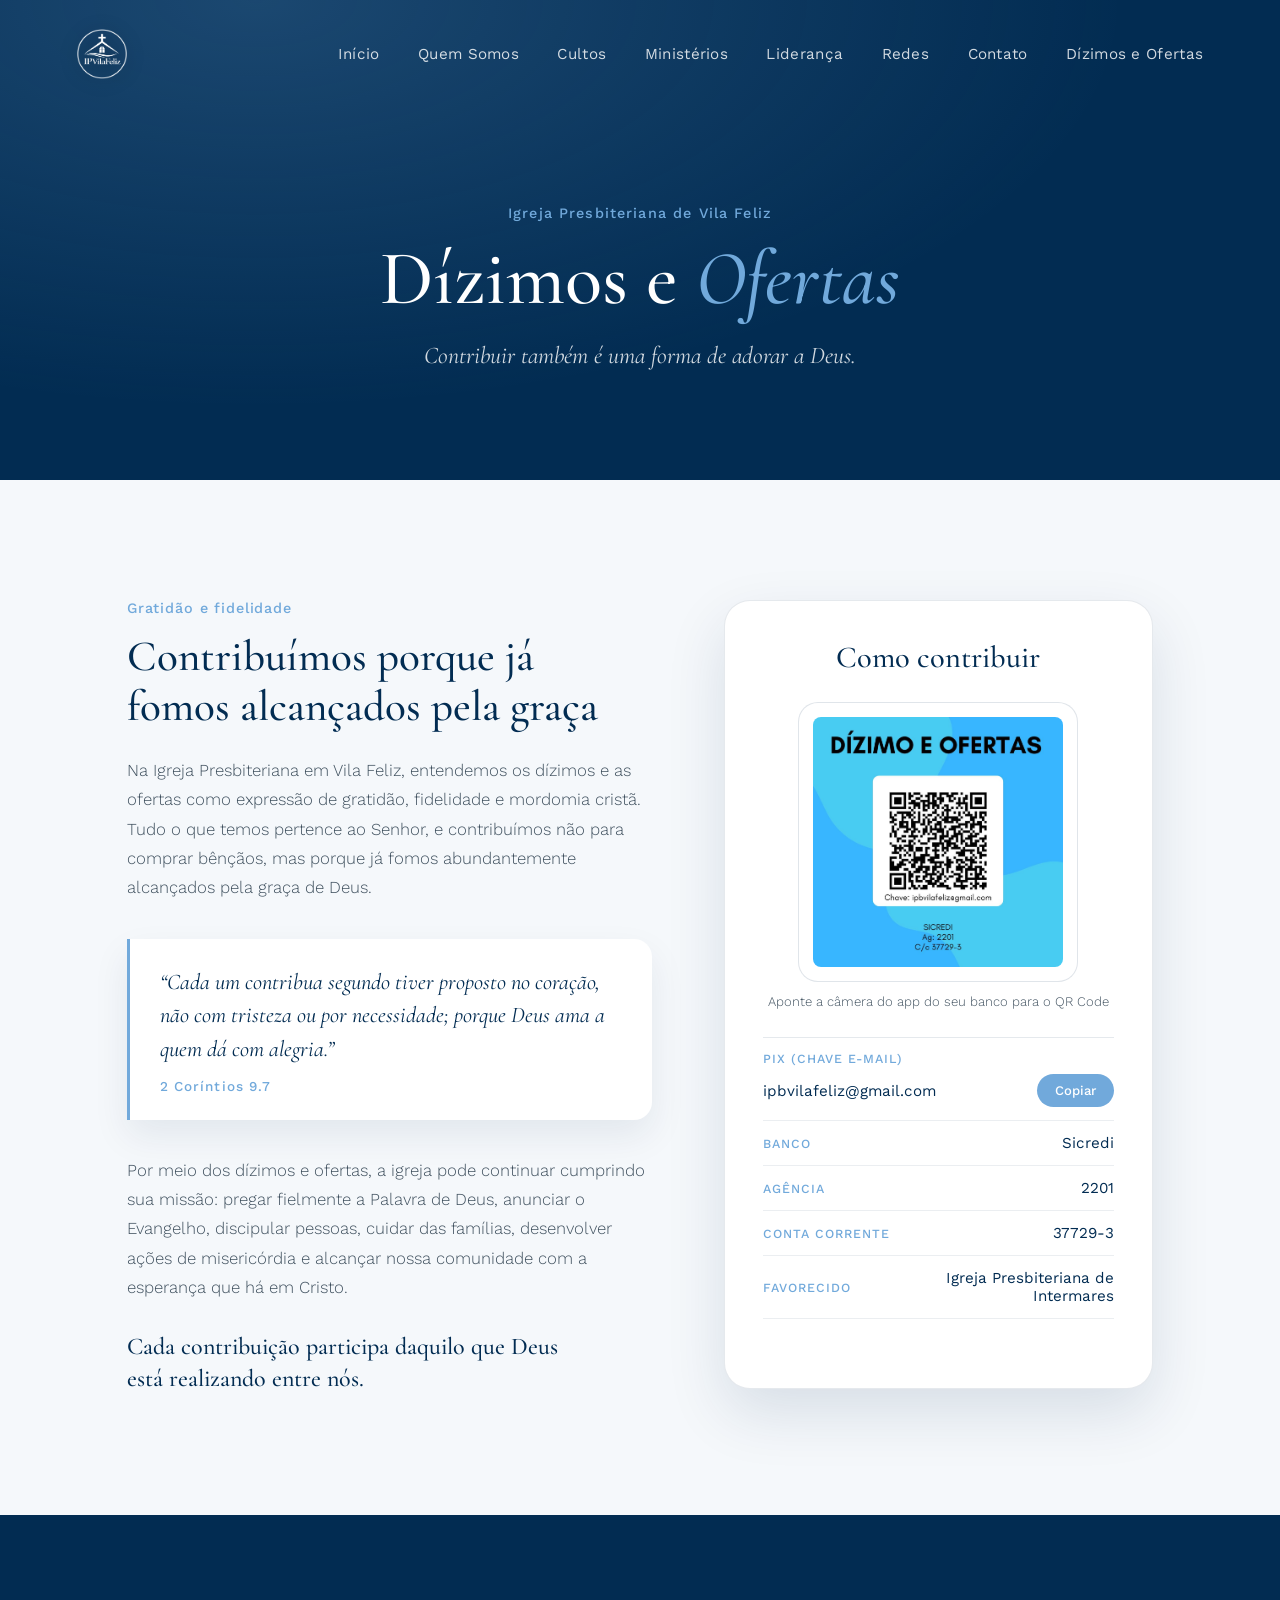
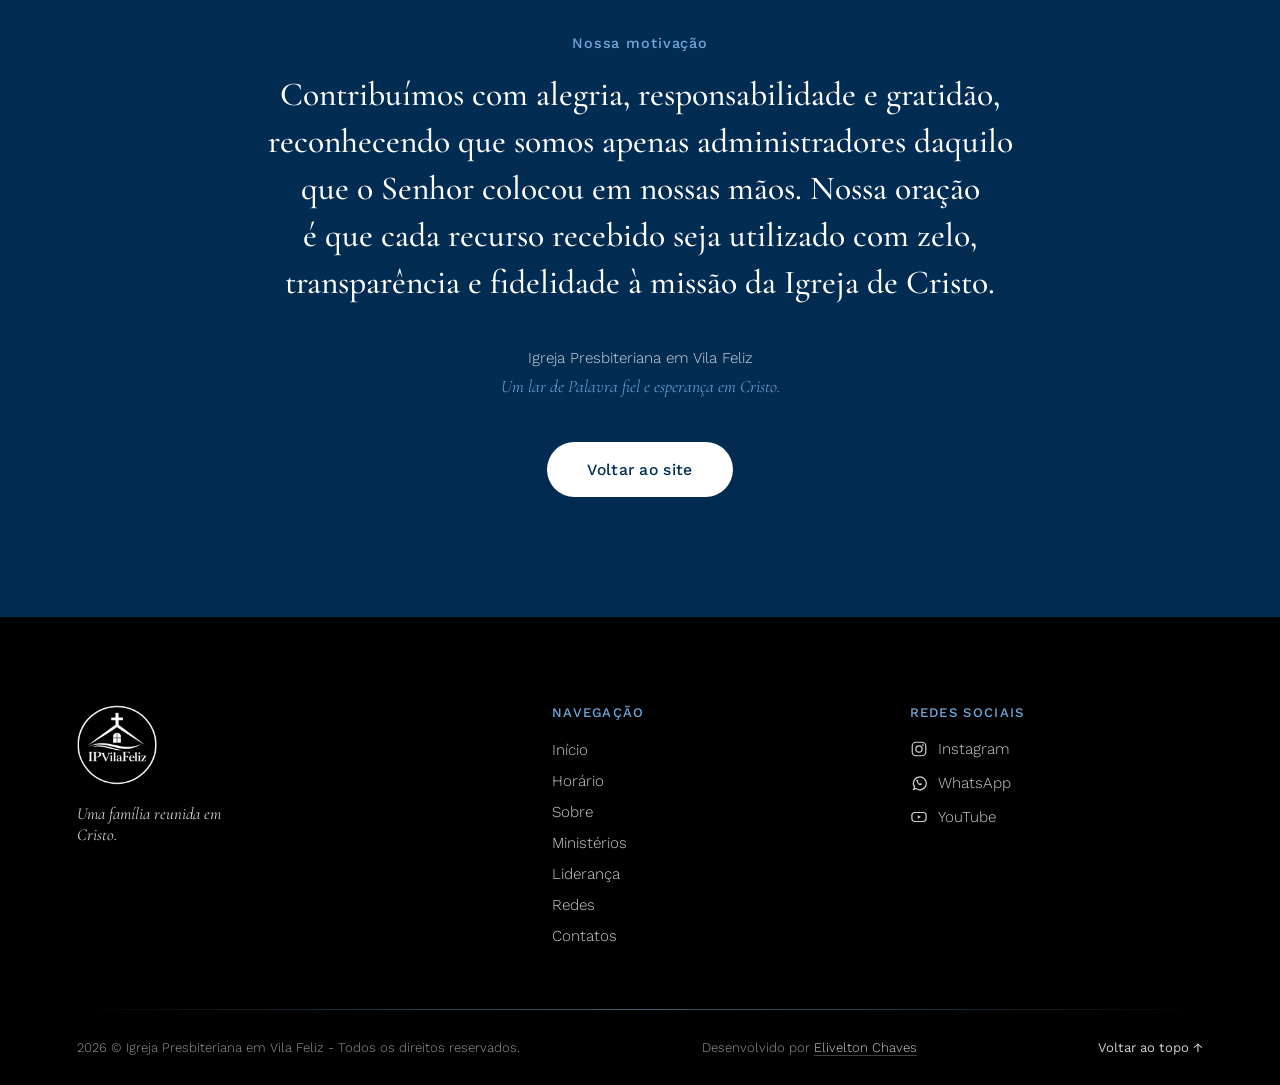
==== commit 31758b84: "Upgrade: dizimos e ofertas no menu de navegacao" ====
--- a/dizimos.html
+++ b/dizimos.html
@@ -35,7 +35,7 @@
         <li><a href="index.html#lideranca" class="nav__link">Liderança</a></li>
         <li><a href="index.html#redes" class="nav__link">Redes</a></li>
         <li><a href="index.html#contato" class="nav__link">Contato</a></li>
-        <li><a href="dizimos.html" class="footer__link">Dízimos e Ofertas</a></li>
+         <li><a href="dizimos.html" class="nav__link">Dízimos e Ofertas</a></li>
       </ul>
     </nav>
   </header>
